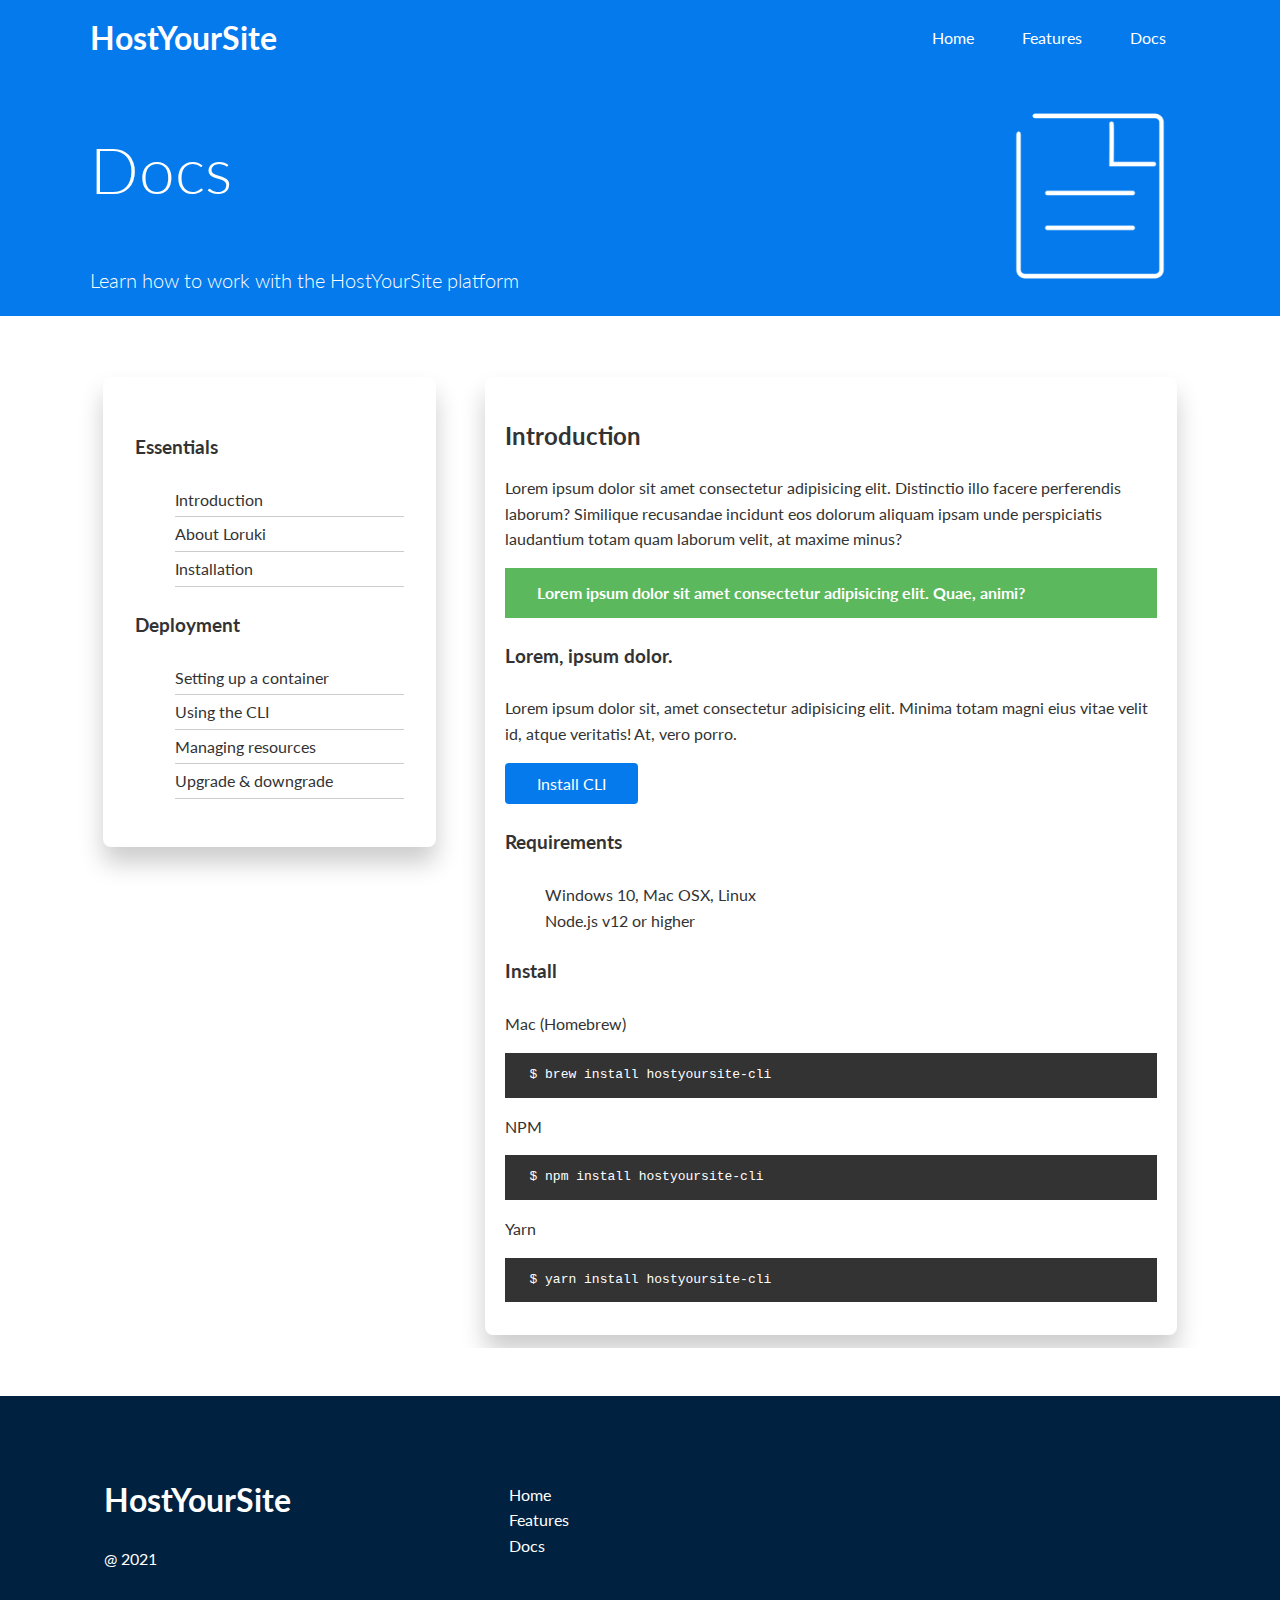
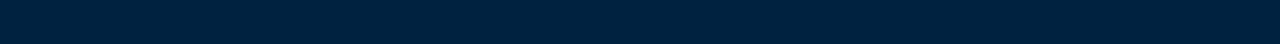
==== docs.html @ 33937fe6 "adding the html and styles for features and docs" ====
<!DOCTYPE html>
<html lang="en">

<head>
  <meta charset="UTF-8">
  <meta name="viewport" content="width=device-width, initial-scale=1.0">
  <link rel="stylesheet" href="https://cdnjs.cloudflare.com/ajax/libs/font-awesome/5.15.1/css/all.min.css"
    integrity="sha512-+4zCK9k+qNFUR5X+cKL9EIR+ZOhtIloNl9GIKS57V1MyNsYpYcUrUeQc9vNfzsWfV28IaLL3i96P9sdNyeRssA=="
    crossorigin="anonymous" />
  <link rel="stylesheet" href="css/utilities.css">
  <link rel="stylesheet" href="css/styles.css">
  <title>HostYourSite | Cloud Hosting For Everyone</title>
</head>

<body>
  <!-- Navbar -->
  <div class="navbar">
    <div class="container flex">
      <h1 class="logo">HostYourSite</h1>
      <nav>
        <ul>
          <li><a href="index.html">Home</a></li>
          <li><a href="features.html">Features</a></li>
          <li><a href="docs.html">Docs</a></li>
        </ul>
      </nav>
    </div>
  </div>

  <!-- Head -->
  <section class="docs-head bg-primary py-3">
    <div class="container grid">
      <div>
        <h1 class="xl">Docs</h1>
        <p class="lead">
          Learn how to work with the HostYourSite platform
        </p>
      </div>
      <img src="images/docs.png" alt="">
    </div>
  </section>

  <!-- Docs main -->
  <section class="docs-main mgy-4">
    <div class="container grid">
      <div class="card bg-light pdg-3">
        <h3 class="mgy-2">Essentials</h3>
        <nav>
          <ul>
            <li><a href="#">Introduction</a></li>
            <li><a href="#">About Loruki</a></li>
            <li><a href="#">Installation</a></li>
          </ul>
        </nav>

        <h3 class="mgy-2">Deployment</h3>
        <nav>
          <ul>
            <li><a href="#">Setting up a container</a></li>
            <li><a href="#">Using the CLI</a></li>
            <li><a href="#">Managing resources</a></li>
            <li><a href="#">Upgrade & downgrade</a></li>
          </ul>
        </nav>
      </div>
      <div class="card">
        <h2>Introduction</h2>
        <p>Lorem ipsum dolor sit amet consectetur adipisicing elit. Distinctio illo facere perferendis laborum?
          Similique recusandae incidunt eos dolorum aliquam ipsam unde perspiciatis laudantium totam quam laborum velit,
          at maxime minus?</p>

        <div class="alert alert-success">
          <i class="fas fa-info"></i> Lorem ipsum dolor sit amet consectetur adipisicing elit. Quae, animi?
        </div>

        <h3>Lorem, ipsum dolor.</h3>
        <p>Lorem ipsum dolor sit, amet consectetur adipisicing elit. Minima totam magni eius vitae velit id, atque
          veritatis! At, vero porro.</p>
        <a href="#" class="btn btn-primary">Install CLI</a>

        <h3>Requirements</h3>
        <ul>
          <li>Windows 10, Mac OSX, Linux</li>
          <li>Node.js v12 or higher</li>
        </ul>

        <h3>Install</h3>
        <p>Mac (Homebrew)</p>
        <pre><code>$ brew install hostyoursite-cli</code></pre>
        <p>NPM</p>
        <pre><code>$ npm install hostyoursite-cli</code></pre>
        <p>Yarn</p>
        <pre><code>$ yarn install hostyoursite-cli</code></pre>

      </div>
    </div>
  </section>

  <!-- Footer -->
  <footer class="footer bg-dark pdg-5">
    <div class="container grid grid-3">
      <div>
        <h1>HostYourSite
        </h1>
        <p>@ 2021</p>
      </div>
      <nav>
        <ul>
          <li><a href="index.html">Home</a></li>
          <li><a href="features.html">Features</a></li>
          <li><a href="docs.html">Docs</a></li>
        </ul>
      </nav>
      <div class="social">
        <a href="#"><i class="fab fa-github fa-2x"></i></a>
        <a href="#"><i class="fab fa-facebook fa-2x"></i></a>
        <a href="#"><i class="fab fa-instagram fa-2x"></i></a>
        <a href="#"><i class="fab fa-twitter fa-2x"></i></a>
      </div>
    </div>
  </footer>
</body>

</html>
---- css/utilities.css ----
/* Text Sizes */

.lead {
  font-size: 1.25rem;
  font-weight: 300;
}

.sm {
  font-size: 1rem;
  font-weight: 300;
}

.md {
  font-size: 1.75rem;
  font-weight: 300;
}

.lg {
  font-size: 2.75rem;
  font-weight: 300;
}

.xl {
  font-size: 4rem;
  font-weight: 300;
}

/* Grid */
.grid {
  display: grid;
  /* Grid doesnt apply changes like flex */
  /* grid-template-columns: 300px 250px; */
  grid-template-columns: 2fr 1fr;
  /* grid-template-columns: repeat(2, 1fr); */
  /* space in between */
  gap: 1.5rem;
  justify-content: center;
  align-items: center;
  height: 100%;
}

.grid-3 {
  grid-template-columns: repeat(3, 1fr);
}

.text-center {
  text-align: center;
}

/* Containers */

.container {
  max-width: 1100px;
  margin: 0 auto;
  overflow: auto;
  padding: 0 3rem;
}

.flex {
  display: flex;
  /* default flex direction is row */
  justify-content: center;
  align-items: center;
  /* fit to the container */
  height: 100%;
}

.card {
  background-color: var(--light-color);
  color: var(--font-color);
  border-radius: 0.5rem;
  box-shadow: 0 1rem 1.5rem rgba(0, 0, 0, 0.2);
  padding: 1.25rem;
  margin: 0.8rem;
}

.btn {
  display: inline-block;
  padding: 0.5rem 2rem;
  cursor: pointer;
  background-color: var(--primary-color);
  color: var(--light-color);
  border: none;
  border-radius: 0.25rem;
}

.btn-outline {
  background-color: transparent;
  border: 1px var(--light-color) solid;
}

.btn:hover {
  transform: scale(0.98);
}

/* Background and Colors */

.bg-primary, .btn-primary {
  background-color: var(--primary-color);
  color: var(--light-color);
}

.bg-dark, .btn-dark {
  background-color: var(--dark-color);
  color: var(--light-color);
}

.bg-primary a, .btn-primary a, .bg-dark a, .btn-dark a {
  color: var(--light-color);
}

/* Alert */

.alert {
  background-color: var(--light-color);
  padding: 0.75rem 1.25rem;
  font-weight: bold;
  margin: 1rem 0;
}

.alert i {
  margin-right: 0.75rem;
}

.alert-success {
  background-color: var(--success-color);
  color: var(--light-color);
}

.alert-error {
  background-color: var(--error-color);
  color: var(--light-color);
}

/* Margins */

.mgy-1 {
  margin: 1rem 0;
}

.mgy-2 {
  margin: 1.5rem 0;
}

.mgy-3 {
  margin: 2rem 0;
}

.mgy-4 {
  margin: 3rem 0;
}

.mgy-5 {
  margin: 4rem 0;
}

.mg-1 {
  margin: 1rem;
}

.mg-2 {
  margin: 1.5rem;
}

.mg-3 {
  margin: 2rem;
}

.mg-4 {
  margin: 3rem;
}

.mg-5 {
  margin: 3.5rem;
}

/* Paddings */

.pdg-1 {
  padding: 1rem;
}

.pdg-2 {
  padding: 1.5rem;
}

.pdg-3 {
  padding: 2rem;
}

.pdg-4 {
  padding: 3rem;
}

.pdg-5 {
  padding: 3.5rem;
}
---- css/styles.css ----
@import url('https://fonts.googleapis.com/css2?family=Lato:wght@300&display=swap');

:root {
  --primary-color: #047aed;
  --secondary-color: #1c3fa8;
  --dark-color: #002240;
  --light-color: #fff;
  --font-color: #333;
  --success-color: #5cb85c;
  --error-color: #d9534f;
};

* {
  box-sizing: border-box;
  margin: 0;
  padding: 0;
}

body {
  font-family: 'Lato',sans-serif;
  color: #333;
  line-height: 1.6;
  margin: 0;
}

ul {
  list-style-type: none;
}

a {
  text-decoration: none;
  color: var(--font-color);
}

code,
pre {
  background: var(--font-color);
  color: #fff;
  padding: 0.75rem;
}

img {
  /* To fit inside the container */
  width: 100%;
}

/* Navbar */

.navbar {
  background-color: var(--primary-color);
  color:var(--light-color);
  height: 4.75rem;
}

.navbar ul {
  display: flex;
}

.navbar a {
  color: var(--light-color);
  padding: 0.5rem 1rem;
  margin: 0 0.5rem;
}

.navbar a:hover {
  border-bottom: 0.15rem var(--light-color) solid;
}

.navbar .flex {
  justify-content: space-between;
}

/* Showcase */

.showcase {
  height: 400px;
  background-color: var(--primary-color);
  color: var(--light-color);
  position: relative;
}

.showcase::before, .showcase::after {
  content: '';
  position: absolute;
  height: 100px;
  bottom: -70px;
  right: 0;
  left: 0;
  background: var(--light-color);
  -webkit-transform: skewY(-5deg);
  -moz-transform: skewY(-5deg);
  -ms-transform: skewY(-5deg);
  transform: skewY(-5deg);
}

.showcase .grid {
  overflow: visible;
  grid-template-columns: 50% 45%;
  gap: 3rem;
}

.showcase-form {
  position: relative;
  top: 4rem;
  height: 325px;
  width: 375px;
  padding: 2.5rem;
  z-index: 100;
  justify-self: flex-end;
}

.showcase-form .form-control {
  margin: 2rem 0;
}

.showcase-form input {
  font-family: 'Lato', sans-serif;
}

.showcase-form input[type='text'], 
.showcase-form input[type='email'] {
  border: 0;
  border-bottom: 1px solid #b4b3cb;
  width: 95%;
  padding: 0.25rem;
}

.showcase-form input:focus {
  outline: none;
}

/* Stats */

.stats {
  padding-top: 100px;
}

.stats-heading {
  max-width: 768px;
  margin: 2rem auto;
}

.stats .grid h3 {
  font-size: 1.75rem;
}

.stats .grid p {
  font-size: 1.25rem;
  font-weight: bold;
}

/* Cli */

/* Here grid is combination of rows and columns */
.cli .grid {
  grid-template-rows: repeat(2, 1fr);
  grid-template-columns: repeat(3, 1fr);
}

/* Making cli image to span down the first 2 columns and 2 rows */
.cli .grid > *:first-child {
  grid-column: 1 / span 2;
  grid-row: 1 / span 2;
  background-color: var(--light-color);
}

/* Cloud */

.cloud .grid {
  grid-template-columns: 4fr 3fr;
}

/* Languages */

.languages .flex {
  flex-wrap: wrap;
}

.languages .card {
  text-align: center;
  margin: 1.2rem 0.8rem 2rem;
  transition: transform 0.2s ease-in;
}

.languages .card:hover {
  transform: translateY(-1rem);
}

/* Footer */

.footer .social a {
  margin: 0 1rem;
}

.footer .social a i {
  transition: transform 0.2s ease;
}

.footer .social a i:hover {
  transform: scale(1.2);
  border-radius: 50px;
  cursor: pointer;
}

.fa-facebook:hover {
  color: #1773EA;
}

.fa-instagram:hover {
  color: #B32E87;
}

.fa-twitter:hover {
  color: #1C9CEA;
}

.fa-github:hover {
  color: #b3ffe0;
}

/* Features */

.features-head img,
.docs-head img {
  width: 200px;
  justify-self: flex-end;
}

.features-sub-head img {
  width: 300px;
  justify-self: flex-end;
}

.features-main .card {
  padding: 0.5rem 1rem;
  margin-top: 1rem;
  margin-bottom: 4rem;
}

.features-main .card > i {
  margin-right: 1.5rem;
}

.features-main .grid {
  padding: 2rem;
}

.features-main .grid > *:first-child {
  grid-column: 1 / span 3;
}

.features-main .grid > *:nth-child(2) {
  grid-column: 1 / span 2;
}

/* Docs */

.docs-main h3 {
  margin: 1.5rem 0;
}

.docs-main .grid {
  grid-template-columns: 1fr 2fr;
  align-items: flex-start;
}

.docs-main nav li {
  font-size: 1rem;
  padding-bottom: 0.25rem;
  margin-bottom: 0.25rem;
  border-bottom: 0.1rem #ccc solid;
}

.docs-main nav li a:hover {
  color: var(--secondary-color);
  font-weight: bold;
}

/* Responsiveness */

@media (max-width: 1100px) {
  .showcase .grid {
    grid-template-columns: 40% 55%;
    gap:0;
  }

  .showcase-text h1 {
    font-size: 2.5rem;
  }

  .showcase-text a {
    margin-bottom: 1.5rem;
  }
}


@media (max-width: 992px) {
  .showcase .grid {
    grid-template-columns: 100%;
    gap: 1rem;
  }

  .showcase {
    height: auto;
  }

  .showcase-text a {
    margin-bottom: 0;
  }

  .showcase-form.card {
    margin: 0 auto;
    padding: 2rem;
    width: 500px;
  }
}


/* Tablets and under */
@media (max-width: 768px) {
  .grid,
  .showcase .grid,
  .stats .grid,
  .cli .grid,
  .cloud .grid,
  .features-main .grid,
  .docs-main .grid {
    grid-template-columns: 1fr;
    grid-template-rows: 1fr;
  }

  .navbar {
    height: 12rem;
  }

  .navbar .flex {
    flex-direction: column;
    justify-content: initial;
    overflow: hidden;
  }

  .navbar .flex h1 {
    font-size: 2.5rem;
    margin: 1rem 0;
  }

  .navbar ul {
    padding: 0.5rem;
    background-color: rgba(0, 0, 0, 0.1);
  }

  .navbar a {
    padding: 0.5rem 2.5rem;
  }

  .navbar a:hover {
    border-bottom: none;
  }

  .showcase {
    height: auto;
  }

  .showcase-text {
    text-align: center;
    margin-top: 40px;
  }

  .showcase-text a {
    margin-bottom: 0;
  }

  .showcase-form {
    justify-self: center;
    margin: auto;
  }

  .showcase-form.card {
    margin: 0;
    padding: 2rem;
    width: 375px;
  }

  .cli .grid > *:first-child {
    grid-column: 1;
    grid-row: 1;
  }

  .cli .grid .card {
    padding: 1rem;
    margin: 0 2.5rem;
  }

  .cli .grid *:last-child {
    margin-bottom: 1.5rem;
  }

  .features-head,
  .features-sub-head,
  .docs-head {
    text-align: center;
  }

  .features-head img,
  .features-sub-head img,
  .docs-head img {
    justify-self: center;
  }

  .features-main .grid > *:first-child,
  .features-main .grid > *:nth-child(2) {
    grid-column: 1;
  }

  .footer .container.grid h1,
  .footer .container.grid p {
    margin: 0;
  }

  .footer .container.grid nav {
    margin: 2rem 0;
  }

  .footer .container.grid nav ul {
    padding: 0;
  }

  .footer .social a {
    margin: 0 1rem 0 0;
  }
}

/* Mobile  */
@media (max-width: 480px) {
  .navbar {
    height: 12rem;
  }

  .navbar .flex {
    flex-direction: column;
    justify-content: initial;
    overflow: hidden;
  }

  .navbar ul {
    padding: 0.5rem;
    background-color: rgba(0, 0, 0, 0.1);
  }

  .navbar a {
    padding: 0.5rem 1rem;
  }

  .navbar a:hover {
    border-bottom: none;
  }

  .showcase {
    height: auto;
  }

  .showcase .grid {
    grid-template-columns: 100%;
    gap: 1rem;
  }

  .showcase-text h1, .footer h1 {
    font-size: 2rem;
  }

  .showcase-text p, .cloud .grid p {
    font-size: 1.1rem;
    margin: 0.5rem 0 1rem;
  }

  .showcase-text a {
    margin-bottom: 0;
  }

  .showcase-form.card {
    top: 2rem;
    width: 275px;
    margin: 0;
  }

  .stats {
    padding-top: 5rem;
  }

  .stats .grid.grid-3 {
    grid-template-columns: repeat(1, 1fr);
    margin: 2rem 0;
  }

  h3.stats-heading {
    font-size: 1.25rem;
    margin: 0.5rem 0 0;
  }

  .stats .grid h3 {
    font-size: 1rem;
    margin: 0.5rem 0 0;
  }

  .stats .grid p {
    margin: 0;
  }

  .cli .grid, .footer .grid {
    grid-template-columns: 1fr;
    grid-template-rows: 1fr;
    gap: 0;
  }

  .cli .grid > *:first-child {
    grid-column: 1;
    grid-row: 1;
  }

  .cli .grid .card {
    padding: 0;
    margin: 1rem 1.5rem;
  }

  .cli .grid .card h3 {
    font-size: 1rem;
  }

  .cloud {
    padding: 0;
  }

  .cloud .grid {
    grid-template-columns: 1fr;
    gap: 0;
  }

  .cloud .grid h2, .languages h2 {
    font-size: 2rem;
    margin: 1rem 0;
  }

  .cloud .grid a {
    margin-top: 1rem;
  }

  .cloud .grid img {
    margin-top: 2rem;
  }

  .languages .flex .card {
    margin: 0.5rem;
    padding: 1rem;
    min-width: 110px;
    height: 200px;
  }

  .languages .flex *:last-child {
    margin-bottom: 1.5rem;
  }

  .footer .container.grid {
    padding: 0;
  }

  .footer .container.grid h1,
  .footer .container.grid p {
    margin: 0;
  }

  .footer .container.grid nav {
    margin: 1rem 0;
  }

  .footer .container.grid nav ul {
    padding: 0;
  }

  .footer .social a {
    margin: 0 1rem 0 0;
  }
}
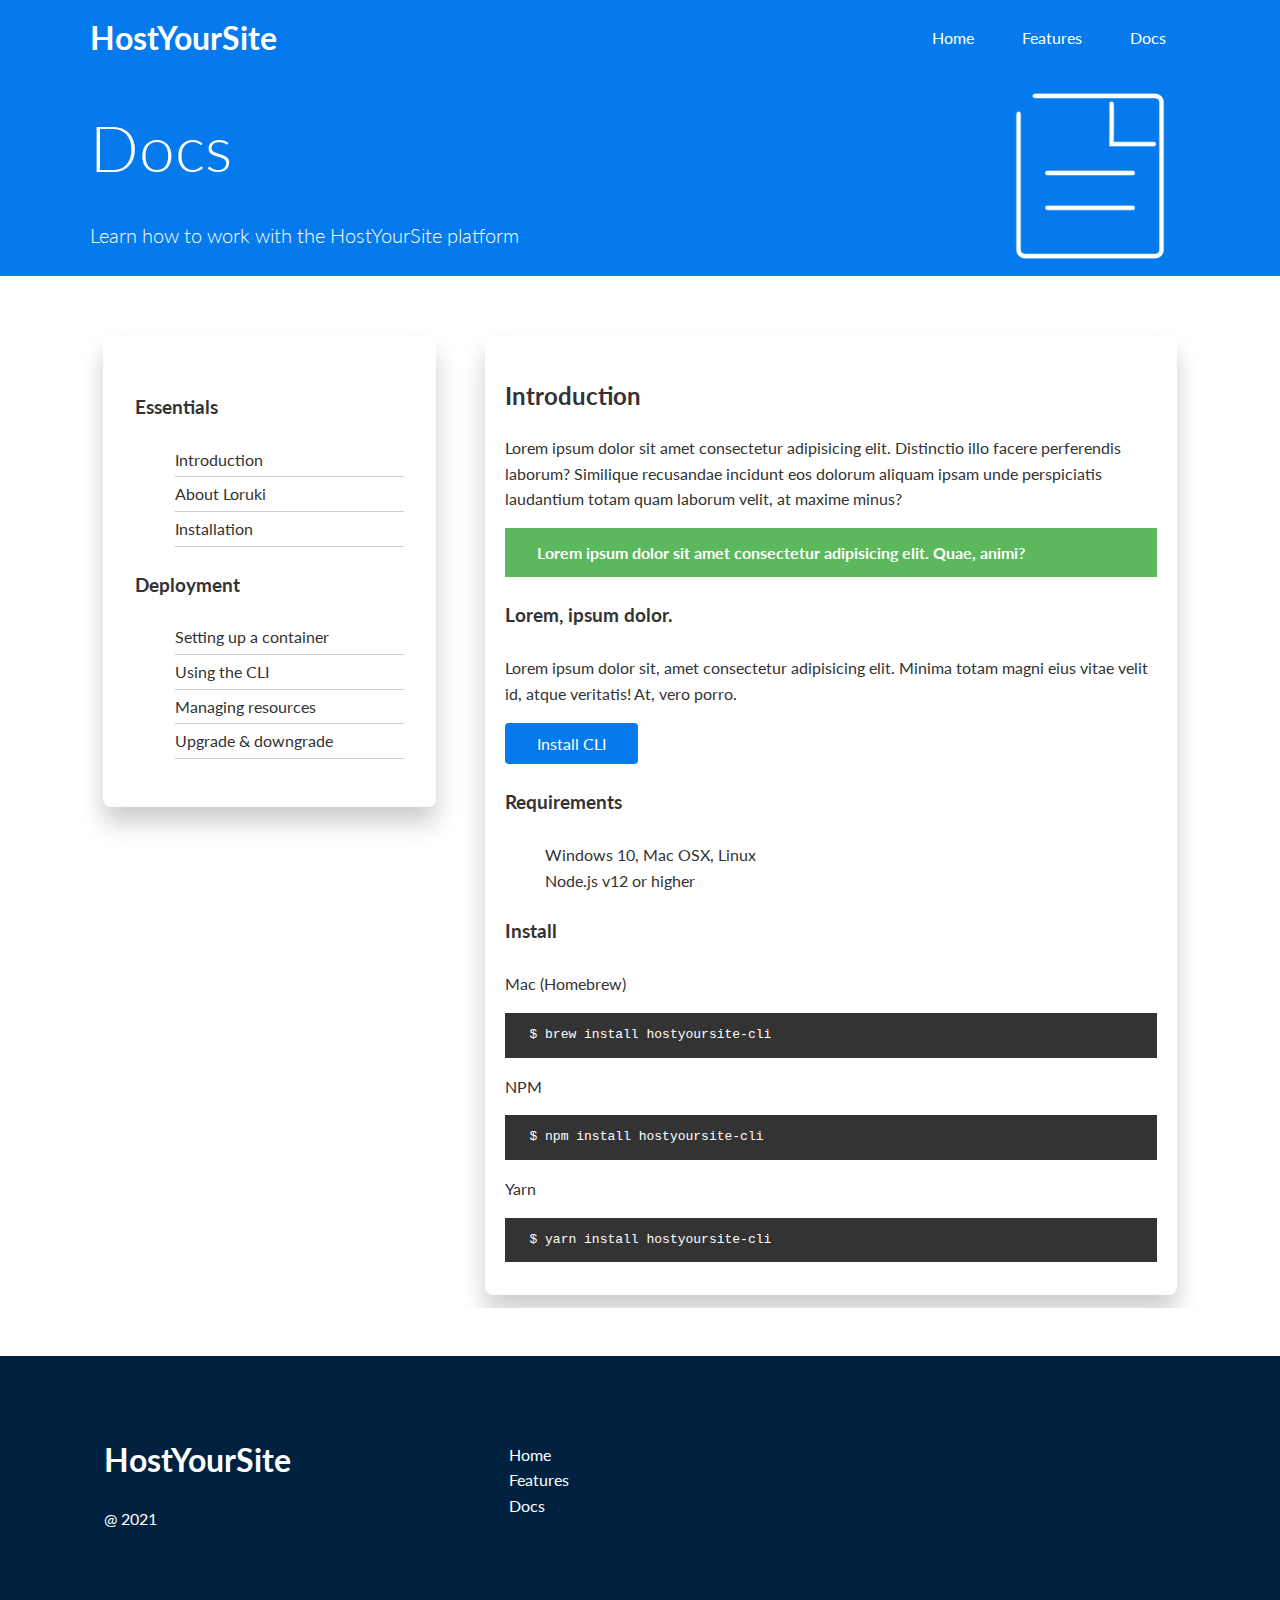
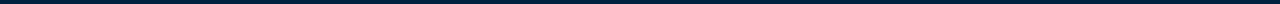
==== commit df7187c8: "making the nav logo redirect to home page and misc fixes" ====
--- a/docs.html
+++ b/docs.html
@@ -16,7 +16,7 @@
   <!-- Navbar -->
   <div class="navbar">
     <div class="container flex">
-      <h1 class="logo">HostYourSite</h1>
+      <h1 class="logo"><a href="index.html">HostYourSite</a></h1>
       <nav>
         <ul>
           <li><a href="index.html">Home</a></li>
@@ -31,7 +31,7 @@
   <section class="docs-head bg-primary py-3">
     <div class="container grid">
       <div>
-        <h1 class="xl">Docs</h1>
+        <h1 class="xl mgy-1">Docs</h1>
         <p class="lead">
           Learn how to work with the HostYourSite platform
         </p>
--- a/css/styles.css
+++ b/css/styles.css
@@ -39,6 +39,11 @@
   padding: 0.75rem;
 }
 
+.hidden {
+  visibility: hidden;
+  height: 0;
+}
+
 img {
   /* To fit inside the container */
   width: 100%;
@@ -64,6 +69,15 @@
 
 .navbar a:hover {
   border-bottom: 0.15rem var(--light-color) solid;
+}
+
+.navbar h1 a {
+  padding: initial;
+  margin: initial;
+}
+
+.navbar h1 a:hover {
+  border-bottom: none;
 }
 
 .navbar .flex {
@@ -129,6 +143,14 @@
   outline: none;
 }
 
+.showcase-text h1 {
+  line-height: normal;
+}
+
+.showcase-text a {
+  margin-bottom: 1.5rem;
+}
+
 /* Stats */
 
 .stats {
@@ -284,12 +306,8 @@
     gap:0;
   }
 
-  .showcase-text h1 {
-    font-size: 2.5rem;
-  }
-
-  .showcase-text a {
-    margin-bottom: 1.5rem;
+  .showcase-text h1, .features-head h1, .docs-head h1 {
+    font-size: 2.75rem;
   }
 }
 
@@ -464,13 +482,13 @@
     gap: 1rem;
   }
 
-  .showcase-text h1, .footer h1 {
-    font-size: 2rem;
-  }
-
-  .showcase-text p, .cloud .grid p {
+  .showcase-text h1, .features-head h1, .docs-head h1, .footer h1 {
+    font-size: 2.5rem;
+  }
+
+  .showcase-text p, .cloud .grid p, .features-head p, .docs-head p {
     font-size: 1.1rem;
-    margin: 0.5rem 0 1rem;
+    margin: 1.5rem 0 1rem;
   }
 
   .showcase-text a {
@@ -493,8 +511,8 @@
   }
 
   h3.stats-heading {
-    font-size: 1.25rem;
-    margin: 0.5rem 0 0;
+    font-size: 1.5rem;
+    margin: 1rem 0 3rem;
   }
 
   .stats .grid h3 {
